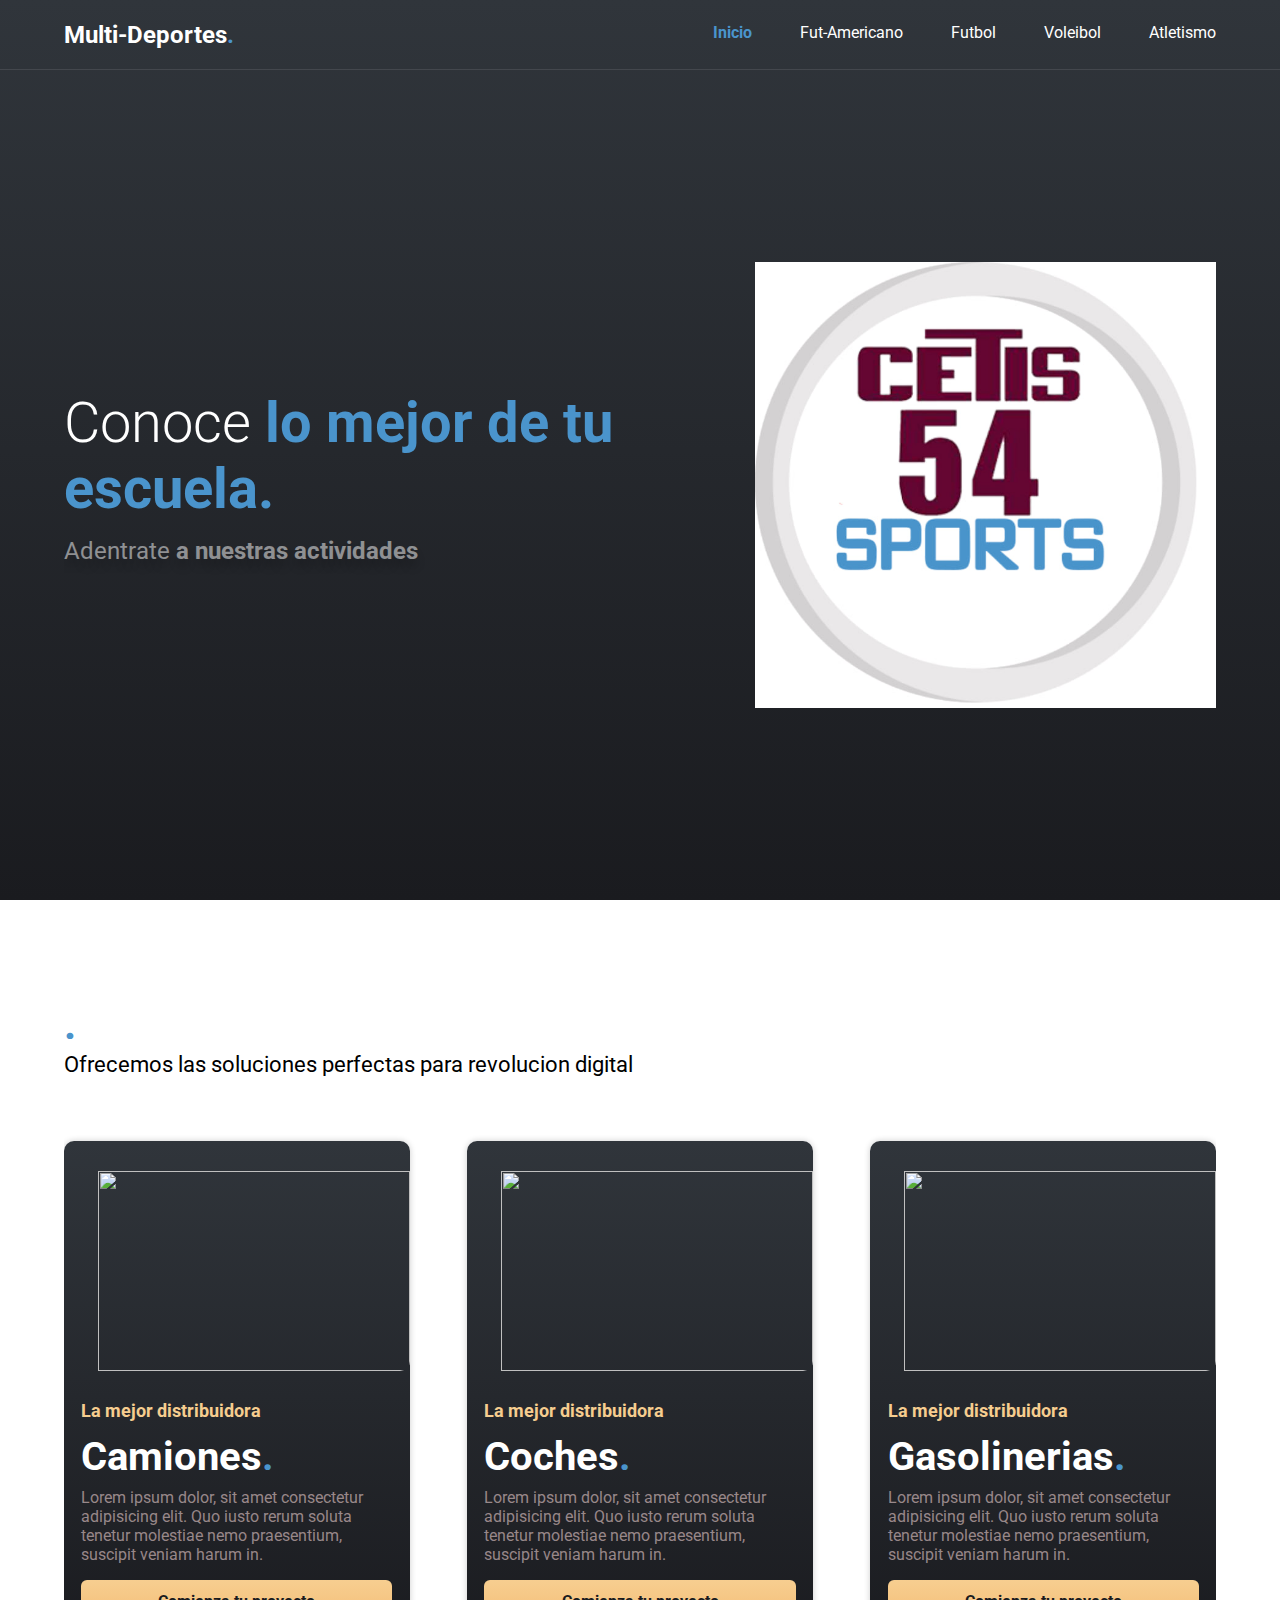
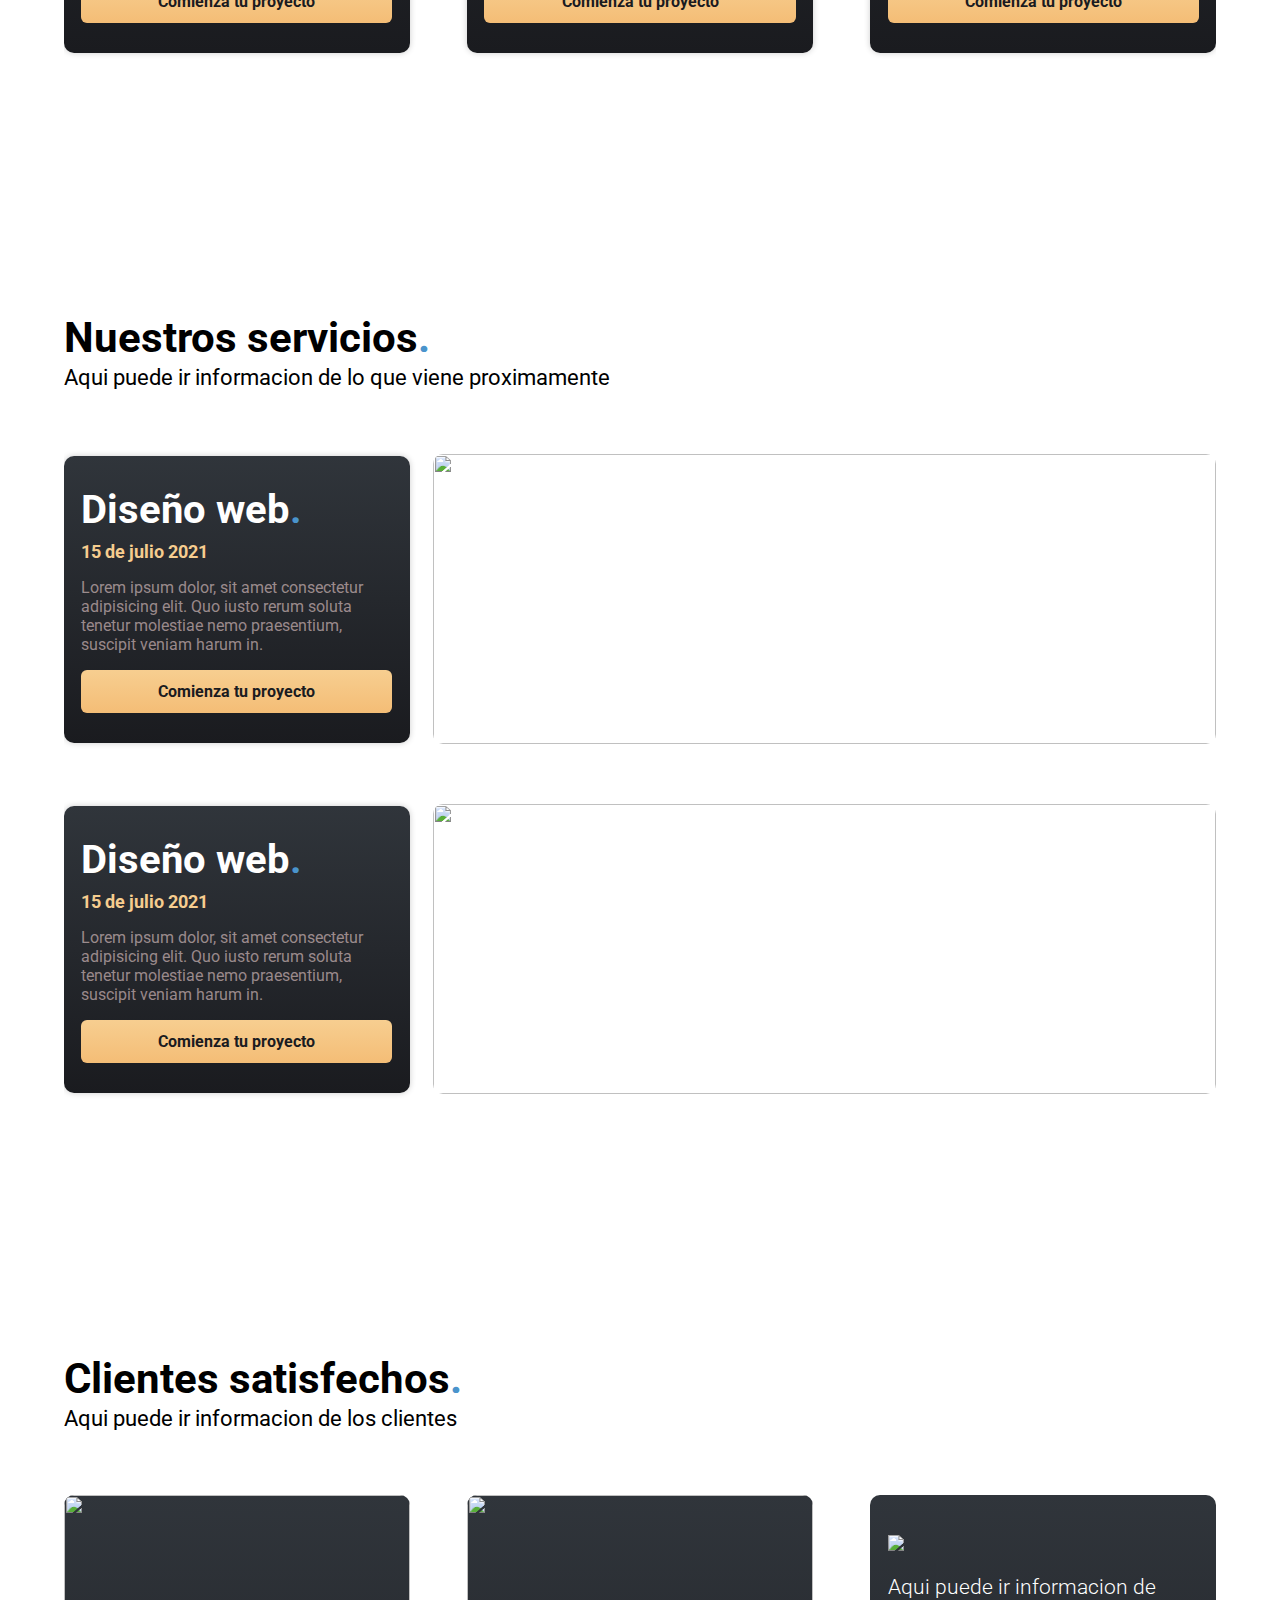
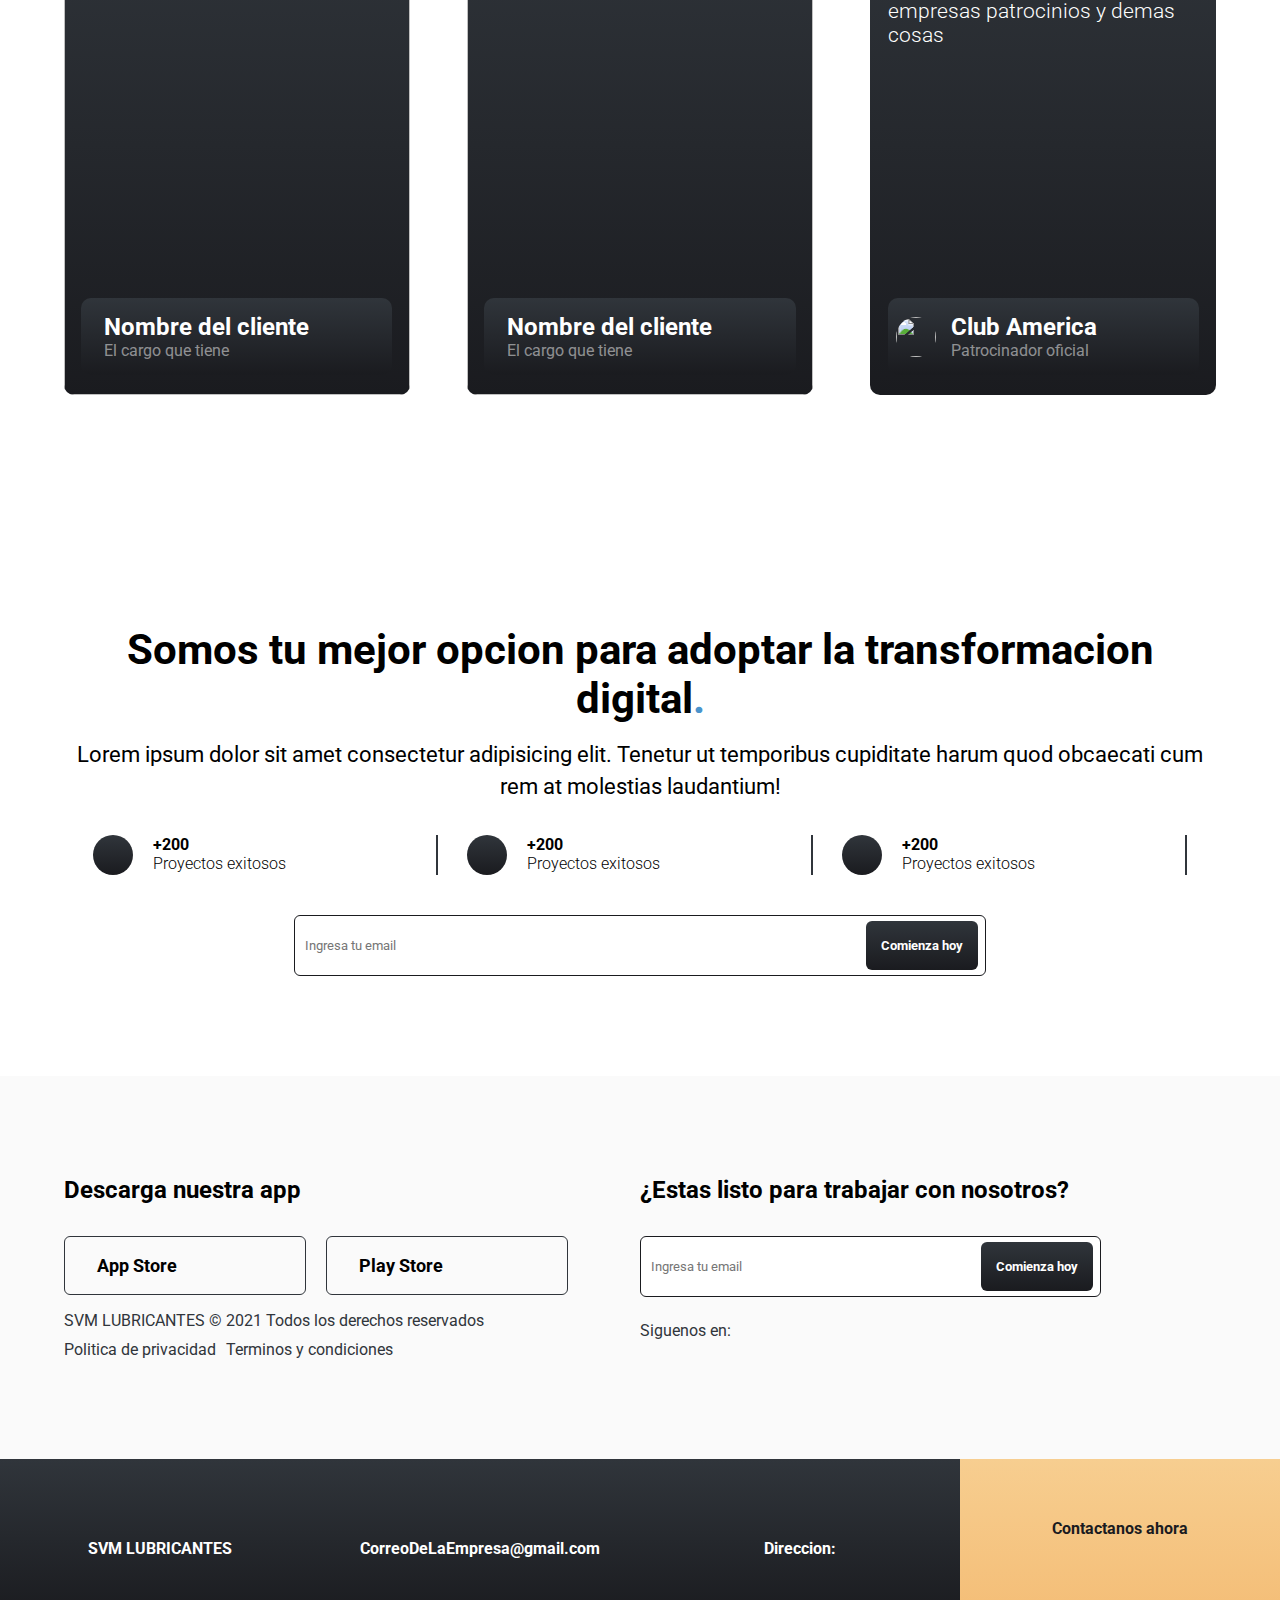
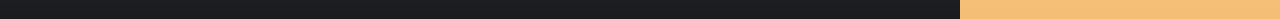
==== index.html @ c75a18c1 "Footer" ====
<!DOCTYPE html>
<html lang="es">
<head>
    <meta charset="UTF-8">
    <meta name="viewport" content="width=device-width, initial-scale=1.0">
    <title>Multi-Deportes</title>
    <link rel="stylesheet" href="CSS/style.css">
    <link rel="icon" href="img/rsz_11total-sa-logo-energia-8.png" type="image/gif" sizes="16x16">


</head>
<body>
    <header class="hero">
        <nav class="nav__hero">
            <div class="container nav__container">
                <div class="logo">
                    <h2 class="logo__name">Multi-Deportes<span class="point">.</span></h2>
                </div> 
                <div class="links">
                    <a href="index.html" class="link--active">Inicio</a>
                    <a href="americano.html" class="link">Fut-Americano</a>
                    <a href="futbol.html" class="link">Futbol</a>
                    <a href="voleibol.html" class="link">Voleibol</a>
                    <a href="atletismo.html" class="link">Atletismo</a>
                </div>
            </div>
        </nav>

        <section class="container hero__main">
            <div class="hero__textos">
                <h1 class="title">Conoce <span class="title--active"> lo mejor de tu escuela.</span></h1> 
                <p class="copy">Adentrate <span class="copy__active">a nuestras actividades</span></p>
                <!--<a href="#" class="cta">Conocenos</a>-->
            </div>
            <img src="Img/258861554_1507854239584082_149900325054762249_n.png" class="mockup">
        </section>
    </header>

    <main>
        <section class="services">
            <div class="container">
                <h2 class="subtitle"><span class="point">.</span></h2>
                <p class="copy__section">Ofrecemos las soluciones perfectas para revolucion digital</p>

                <article class="container-cards">
                    <div class="card">
                        <img src="img/camiones.jpg" class="card__img">
                        <div class="cards__text">
                            <p class="card__list">La mejor distribuidora</p>
                            <h3 class="card__title">Camiones<span class="point">.</span></h3>
                            <p class="card__copy">Lorem ipsum dolor, sit amet consectetur adipisicing elit. Quo iusto rerum soluta tenetur molestiae nemo praesentium, suscipit veniam harum in.</p>
                            <a href="" class="card__button">Comienza tu proyecto</a>
                        </div>
                    </div>


                    <div class="card">
                        <img src="img/motor.jpg" class="card__img">
                        <div class="cards__text">
                            <p class="card__list">La mejor distribuidora</p>
                            <h3 class="card__title">Coches<span class="point">.</span></h3>
                            <p class="card__copy">Lorem ipsum dolor, sit amet consectetur adipisicing elit. Quo iusto rerum soluta tenetur molestiae nemo praesentium, suscipit veniam harum in.</p>
                            <a href="" class="card__button">Comienza tu proyecto</a>
                        </div>
                    </div>


                    <div class="card">
                        <img src="img/total.jpg" class="card__img">
                        <div class="cards__text">
                            <p class="card__list">La mejor distribuidora</p>
                            <h3 class="card__title">Gasolinerias<span class="point">.</span></h3>
                            <p class="card__copy">Lorem ipsum dolor, sit amet consectetur adipisicing elit. Quo iusto rerum soluta tenetur molestiae nemo praesentium, suscipit veniam harum in.</p>
                            <a href="" class="card__button">Comienza tu proyecto</a>
                        </div>
                    </div>
                </article>
            </div>
        </section>

        <section class="projects container">
            <h2 class="subtitle">Nuestros servicios<span class="point">.</span></h2>
            <p class="copy__section">Aqui puede ir informacion de lo que viene proximamente</p>
            <article class="container-bg">
                <div class="card">
                    <div class="cards__text">
                        <h3 class="card__title">Diseño web<span class="point">.</span></h3>
                        <p class="card__date">15 de julio 2021</p>
                        <p class="card__copy">Lorem ipsum dolor, sit amet consectetur adipisicing elit. Quo iusto rerum soluta tenetur molestiae nemo praesentium, suscipit veniam harum in.</p>
                        <a href="" class="card__button">Comienza tu proyecto</a>
                    </div>
                </div>
                <div class="background">
                    <img src="img/back1.jpg" class="background__img">
                    <div class="background__text">
                        <h3 class="background__title">La educacion en linea</h3>
                        <p class="background__copy">La realidad aumentada transformara por completo la educacion</p>
                    </div>
                </div>



                <div class="card">
                    <div class="cards__text">
                        <h3 class="card__title">Diseño web<span class="point">.</span></h3>
                        <p class="card__date">15 de julio 2021</p>
                        <p class="card__copy">Lorem ipsum dolor, sit amet consectetur adipisicing elit. Quo iusto rerum soluta tenetur molestiae nemo praesentium, suscipit veniam harum in.</p>
                        <a href="" class="card__button">Comienza tu proyecto</a>
                    </div>
                </div>
                <div class="background">
                    <img src="img/back2.jpg" class="background__img">
                    <div class="background__text">
                        <h3 class="background__title">La educacion en linea</h3>
                        <p class="background__copy">La realidad aumentada transformara por completo la educacion</p>
                    </div>
                </div>
            </article>

        </section>

        <section class="tesmimony">
            <div class="container">
                <h2 class="subtitle">Clientes satisfechos<span class="point">.</span></h2>
                <p class="copy__section">Aqui puede ir informacion de los clientes</p>


                <div class="testimony-container">
                    <div class="testimony__card">
                        <img src="img/rsz_persona.png" class="testimony__img">
                        <div class="testimony__copy">
                            <i class='bx bxl-google testimony__logo'></i>
                            <div class="testimony__info">
                                <h3 class="testimony__name">Nombre del cliente</h3>
                                <p class="testimony__position">El cargo que tiene</p>
                            </div>
                        </div>
                    </div>

                    <div class="testimony__card">
                        <img src="img/rsz_persona.png" class="testimony__img">
                        <div class="testimony__copy">
                            <i class='bx bxl-apple testimony__logo'></i>
                            <div class="testimony__info">
                                <h3 class="testimony__name">Nombre del cliente</h3>
                                <p class="testimony__position">El cargo que tiene</p>
                            </div>
                        </div>
                    </div>

                    <div class="testimony__card">
                        <div class="testimony__text">
                            <img src="img/total-logo.png" class="google__logo">
                            <p class="testimony__history">Aqui puede ir informacion de empresas patrocinios y demas cosas</p>
                            <div class="testimony__copy testimony__copy--modifier">
                                <img src="img/club.png" class="testimony__logo logo--picture" >
                                <div class="testimony__info">
                                    <h3 class="testimony__name">Club America</h3>
                                    <p class="testimony__position">Patrocinador oficial</p>
                                </div>
                            </div>
                        </div>
                    </div>
                    
                </div>
            </div>
        </section>

        <section class="email container container--modifier">
            <h2 class="subtitle subtitle--modifier">Somos tu mejor opcion para adoptar la transformacion digital<span class="point">.</span></h2>

            <p class="copy__section copy__section--modifier">Lorem ipsum dolor sit amet consectetur adipisicing elit. Tenetur ut temporibus cupiditate harum quod obcaecati cum rem at molestias laudantium!</p>

            <div class="check">
                <div class="check__item">
                    <i class='bx bx-check'></i>
                    <div class="check__numbers">
                        <p class="check__number">+200</p>
                        <p class="check__copy">Proyectos exitosos</p>
                    </div>
                </div>

                <div class="check__item">
                    <i class='bx bx-check'></i>
                    <div class="check__numbers">
                        <p class="check__number">+200</p>
                        <p class="check__copy">Proyectos exitosos</p>
                    </div>
                </div>

                <div class="check__item">
                    <i class='bx bx-check'></i>
                    <div class="check__numbers">
                        <p class="check__number">+200</p>
                        <p class="check__copy">Proyectos exitosos</p>
                    </div>
                </div>
            </div>
            <form class="newsletter">
                <input type="text" class="newsletter__input" placeholder="Ingresa tu email">
                <input type="submit" class="newsletter__submit" value="Comienza hoy">
            </form>
        </section>

    </main>


    <footer class="footer">
        <div class="container footer__caption">
            <section class="download">
                <h3 class="title__footer">Descarga nuestra app</h3>
                <div class="download__app">
                    <div class="download__item">
                        <i class='bx bxl-apple download__logo'></i>
                        <h4 class="download__title">App Store</h4>
                    </div>
                    <div class="download__item">
                        <i class='bx bxl-play-store download__logo'></i>
                        <h4 class="download__title">Play Store</h4>
                    </div>
    
                </div>
                <div class="footer__copy">
                    <p class="copyright">SVM LUBRICANTES &copy; 2021 Todos los derechos reservados</p>
    
                    <a href="#" class="politica__privacidad politica__privacidad--margin">Politica de privacidad</a>
                    <a href="#" class="politica__privacidad">Terminos y condiciones</a>
                </div>
            </section>
            <section class="get-email">
                <h3 class="title__footer">¿Estas listo para trabajar con nosotros?</h3>
                <form class="newsletter newsletter--modifier">
                    <input type="text" class="newsletter__input" placeholder="Ingresa tu email">
                    <input type="submit" class="newsletter__submit" value="Comienza hoy">
                </form>
                <div class="socialmedia">
                    <p class="socialmedia__legend">Siguenos en:</p>
                    <i class='socialmedia__icon bx bxl-facebook-circle'></i>
                    <i class='socialmedia__icon bx bxl-instagram'></i>
                </div>
            </section>
           
        </div>


        <div class="contact">
            <div class="item__contact">
                <i class='bx bx-copyright contact__icon'></i>
                <h3 class="contact__title">SVM LUBRICANTES</h3>
            </div>

            <div class="item__contact">
                <i class='bx bx-mail-send contact__icon'></i>
                <h3 class="contact__title">CorreoDeLaEmpresa@gmail.com</h3>
            </div>

            <div class="item__contact">
                <i class='bx bxs-edit-location contact__icon'></i>
                <h3 class="contact__title">Direccion:</h3>
            </div>

            <div class="item__contact item__contact--gold">
                <i class='bx bxs-chat contac__icon contact__icon--modifier'></i>
                <h3 class="contact__title">Contactanos ahora</h3>
            </div>
        </div>
    </footer>
</body>
</html>
---- CSS/style.css ----
@import url('https://fonts.googleapis.com/css2?family=Roboto:wght@300;400;700&display=swap');
:root{
    --blue: #4a94cc;
    --gold1:#F4BD76;
    --gold2:#F6CD8F;
    --gray:#ffffff80;
    --gray2:#f7d9d990;
    --black1:#1A1B1F;
    --black2:#30353B;
    --shadow:0 8px 8px;
    --color_shadow:#00000033;
}

*{
    margin: 0;
    padding: 0;
    box-sizing: border-box;
}

body{
    font-family: 'Roboto', sans-serif;
}

.container{
    width: 90%;
    max-width: 1200px;
    margin: 0 auto;
    overflow: hidden;
    padding: 100px 0;
    height: auto;
}

.container__modifier{
    width: 60%;
}

.hero{
    width: 100%;
    min-height: 100vh;
    background: linear-gradient(180deg, #30353B 0%, #1A1B1F 100%);
}

.nav__hero{
    color: #fff;
    height: 70px;
    border-bottom: 1px solid rgb(255, 255, 255, 0.1);
}

.nav__container{
    display: flex;
    align-items: center;
    justify-content: space-between;
    height: inherit;
    padding: 0;
}

.logo__name{
    font-size: 24px;
}
.links{
    display: grid;
    grid-auto-flow: column;
    gap: 3em;
}

.link{
    color: inherit;
    text-decoration: none;
    --clippy: polygon(0 0%, 0 0, 0 100%, 0% 100%);
}

.link::after{
    content: "";
    display: block;
    background: #fff;
    width: 90%;
    margin-top: 3px;
    height: 3px;
    clip-path: var(--clippy);
    transition: clip-path .3s;
}

.link:hover{
    --clippy: polygon(0 0%, 100% 0, 100% 100%, 0 100%);
}

.link--active{
    color: var(--blue);
    font-weight: 700;
    text-decoration: none;
}
.point{
    color: var(--blue);
}

.hero__main{
    height: calc(100vh - 70px);
    display: flex;
    justify-content: space-between;
    align-items: center;
    padding: 0;
}

.mockup{
    object-fit: cover;
    width: 40%;
    max-height: 90vh;
}

.hero__textos{
    width: 48%;
}

.title{
    font-size: 56px;
    font-weight: 300;
    color: #fff;
}

.title--active{
    color: #4a94cc;
    font-weight: 700;
}

.copy{
    font-size: 24px;
    color: var(--gray);
    text-shadow: var(--shadow) var(--color_shadow);
    margin: 15px 0;
}

.copy__active{
    font-weight: 700;
}

.cta{
    padding: 20px 30px;
    display: inline-block;
    background: #ea473b;
    text-decoration: none;
    color: var(--black1);
    font-weight: 700;
    box-shadow: var(--shadow) var(--color_shadow);
    border-radius: 6px;
}



/* servicios */

.servicies{
    background: #fafafa;
}

.subtitle{
    font-size: 42px;
}

.subtitle--modifier{
    text-align: center;
    margin-bottom: 16px;
}

.copy__section{
    color: va(--black2);
    font-size: 22px;
    line-height: 32px;
    margin-bottom: 60px;
}

.copy__section--modifier{
    text-align: center;
    margin-bottom: 32px;
}

.container-cards{
    display: flex;
    justify-content: space-between;
    align-items: center;
    flex-wrap: wrap;
}

.card{
    width: 30%;
    padding: 30px 0;
    overflow: hidden;
    background: linear-gradient(180deg, #30353B 0%, #1A1B1F 100%);
    border-radius: 10px;
    position: relative;
    text-align: right;
    margin-bottom: 60px;
    box-shadow: 0 0 6px var(--color_shadow);
}

.card__img{
   
    width: 95%;
    height: 200px;
    object-fit: cover;
    border-radius: 10px 0 10px;
}

.cards__text{
    text-align: left;
    width: 90%;
    margin: 0 auto;
}

.card__list{
    color: var(--gold2);
    font-weight: 700;
    margin: 25px 0 12px;
    font-size: 18px;
}

.card__title{
    font-size: 40px;
    color: #fff;
    margin-bottom: 8px;
}

.card__copy{
    color: var(--gray2);
    margin-bottom: 16px;
}

.card__button{
    display: block;
    background: linear-gradient(180deg, #F7CE90 0%, #F4BD76 100%);
    border-radius: 6px;
    text-decoration: none;  
    width: 100%;
    color: var(--black1);
    font-weight: 700;
    text-align: center;
    padding: 12px 0;
}

.card__date{
    color: var(--gold2);
    font-size: 18px;
    font-weight: bold;
    margin-bottom: 16px;
}

.container-bg{
    display: flex;
    justify-content: space-between;
    align-items: center;
    flex-wrap: wrap;
}

.background{
    width: 68%;
    height: 290px;
    border-radius: 10px;
    position: relative;
    margin-bottom: 60px;
}

.background__img{
    width: 100%;
    height: 100%;
    object-fit: cover;
    border-radius: inherit;
}

.background__text{
    position: absolute;
    width: 100%;
    bottom: 40px;
    padding: 20px;
    left: 15px;
    color: #fff;
}

.background__title{
    font-size: 24px;
    margin-bottom: 4px;
}

.testimony{
    background: #fafafa;
}

.testimony-container{
    display: flex;
    justify-content: space-between;
    align-items: center;    
    flex-wrap: wrap;
}

.testimony__card{
    width: 30%;
    height: 500px;
    background: linear-gradient(180deg, #30353B 0%, #1A1B1F 100%);
    border-radius: 10px;
    position: relative;
    margin-bottom: 30px;
}

.testimony__img{
    width: 100%;
    height: 100%;
    border-radius: inherit;
    object-fit: cover;
    object-position: center top;
}

.testimony__copy{
    position: absolute;
    bottom: 20px;
    left: 5%;
    width: 90%;
    background: linear-gradient(180deg, #30353B 0%, #1A1B1F 100%);
    color: #fff;
    margin: 0 auto;
    border-radius: 10px;
    box-shadow: var(--shadow) var(--shadow);
    padding: 15px 8px;
    display: flex;
    align-items: center;
}

.testimony__copy--modigier{
    background: none;
    box-shadow: none;
}

.testimony__logo{
    font-size: 40px;
    margin-right: 15px;
    display: inline-block;
}

.testimony__name{
    font-size: 24px;
    line-height: 28px;
}

.testimony__position{
    color: var(--gray);
}

.testimony__text{
    padding: 40px 0;
    width: 90%;
    margin: 0 auto;
    color: #fff;
}

.google__logo{
    margin-bottom: 20px;
}

.testimony__history{
    font-size: 21px;
    font-weight: 300;
}

.testimony__info{
    width: 70%;
}

.logo--picture{
    width: 40px;
    height: 40px;
    object-fit: cover;
    border-radius: 50%;
    object-position: center top;
}

/* Check */ 

.check{
    display: flex;
    justify-content: space-evenly;
    flex-wrap: wrap;
    margin: 0 auto;
}

.check__item{
    width: 30%;
    padding-right: 10px;
    display: flex;
    border-right: 2px solid var(--black2);
}

.bx-check{
    background: linear-gradient(180deg, #30353B 0%, #1A1B1F 100%);
    display: inline-block;
    width: 40px;
    height: 40px;
    text-align: center;
    margin-right: 20px;
    color: #fff;
    border-radius: 50%;
    font-size: 40px;
}

.check__number{
    font-weight: 700;
}

.check__copy{
    font-weight: 300;
}

.newsletter{
    width: 60%;
    margin: 0 auto;
    margin-top: 40px;
    height: auto;
    font-family: inherit;
    position: relative;
    border-radius: 6px;
}

.newsletter--modifier{
    margin: 0;
    width: 80%;
}

.newsletter__input{
    width: 100%;
    height: 100%;
    padding: 22px 10px;
    outline: none;
    font-family: inherit;
    border-radius: 6px;
    border: 1px solid var(--black1);
}

.newsletter__submit{
    position: absolute;
    right: 8px;
    top: 10%;
    height: 80%;
    background: linear-gradient(180deg, #30353B 0%, #1A1B1F 100%);
    color: #fff;
    padding: 0 15px;
    border: none;
    border-radius: 6px;
    font-family: inherit;
    font-weight: 700;
    cursor: pointer;
}

.footer{
    background: #fafafa;
}

.footer__caption{
    display: flex;
    flex-wrap: wrap;
    justify-content: space-evenly;
}

.title__footer{
    font-size: 24px;
    margin-bottom: 32px;
}

.download{
    width: 50%;
}

.download__app{
    display: flex;
}

.download__item{
    display: flex;
    padding: 18px 12px;
    border-radius: 6px;
    border: 1px solid var(--black2);
    width: 42%;
    align-items: center;
    margin-right: 20px;
    margin-bottom: 16px;
}

.download__logo{
    font-size: 40px;
    margin-right: 20px;
}

.download__title{
    font-size: 18px;
}

.footer__copy{
    width: 100%;
    color: var(--black2);
    display: flex;
    flex-wrap: wrap;
}

.copyright{
    width: 100%;
}

.politica__privacidad{
    color: inherit;
    text-decoration: none;
    display: inline-block;
    margin-top: 10px;
}

.politica__privacidad:hover{
    text-decoration: underline;
}

.politica__privacidad--margin{
    margin-right: 10px; 
}

.get-email{
    width: 50%;
}

.socialmedia{
    margin-top: 24px;
    display: flex;
    color: var(--black2);
}

.socialmedia__icon{
    font-size: 18px;
    margin-right: 30px;
    display: inline-block;
}

.socialmedia__legend{
    color: var(--black2);
    margin-right: 16px;
}

.contact{
    display: flex;
    width: 100%;
    flex-wrap: wrap;
    color: #fff;
}

.item__contact{
    width: 25%;
    padding: 60px 0;
    text-align: center;
    background: linear-gradient(180deg, #30353B 0%, #1A1B1F 100%);
}

.item__contact--gold{
    background: linear-gradient(180deg, #F7CE90 0%, #F4BD76 100%);
    color: var(--black1);
}

.contact__icon{
    font-size: 14px;
    color: var(--gold1);
    line-height: 20px;
    margin-right: 4px;
}

.contact__icon--modifier{
    color: var(--black1) ;
}

.contact__title{
    font-size: 16px;
    line-height: 20px;  
}

@media screen and (max-width:900px){
    .mockup{
        width: 600px;
        height: auto;
    }

    .title{
        font-size: 50px;
    }

    .copy{
        font-size: 22px;
    }

    .cta{
        padding: 15px 22px;
    }
    
    .container-cards{
        justify-content: space-evenly;
    }

    .servicies .card{
        width: 45%;
    }

    .background{
        width: 52%;
    }

    .card{
        width: 42%;
    }

    .testimony-container{
        justify-content: space-evenly;
    }
    
    .testimony__card{
        width: 45%;
    }

    .check__item{
        width: 45%;
        margin-bottom: 35px;
    }

    .newsletter{
        width: 80%;
    }

    .download{
        width: 100%;
    }

    .download__app{
        justify-content: space-between;
    }

    .download__item{
        width: 45%;
    }

    .get-email{
        width: 100%;
        margin-bottom: 40px;
    }

    .socialmedia__icon{
        font-size: 18px;
    }

    .socialmedia__legend{
        font-size: 18px;
    }
}


@media screen and (max-width:700px){
    main .container,
    footer .container{
        padding: 60px 0;
    }

    .nav__container{
        flex-wrap: wrap;
        flex-direction: column;
        justify-content: space-evenly;
    }

    .nav__hero{
        height: auto;
    }

    .logo{
        padding: 15px 0;
        text-align: center;
    }

    .links{
        padding-bottom: 10px;
        text-align: center;
    }

    .link{
        padding: 7px 10px;
    }


    .hero__main{
        flex-direction: column-reverse; 
        justify-content: flex-end;
        height: auto;
        padding: 30px 0;
    }

    .hero__textos{
        width: 100%;
        text-align: center;
    }

    .mockup{
        width: 60%;
        margin-bottom: 20px;
    }

    .title{
        font-size: 35px;
    }

    .copy{
        font-size: 20px;
    }

    .subtitle{
        font-size: 35px;
        text-align: center;
    }

    .copy__section{
        font-size: 20px;
        text-align: center;
    }
    
    .servicies .card{
        width: 80%;
    }

    .container-bg{
        justify-content: space-evenly;
    }

    .card{
        margin-bottom: 40px;
        width: 65%;
    }

    .card__title{
        font-size: 35px;
    }

    .card__button{
        width: 100%;
    }

    .background{
        width: 65%;
        margin-bottom: 40px;
    }

    .background__copy{
        display: none;
    }

    .testimony__card{
        width: 65%;
    }

    .testimony__name{
        font-size: 20px;
    }

    .container__modifier{
        width: 80%;
    }

    .item__contact{
        width: 100%;
        padding: 30px 0;
    }
}

@media screen and (max-width:500px){
    .mockup{
        width: 80%;
        margin-bottom: 15px;
    }

    .servicies .card{
        width: 95%;
    }

    .card{
        width: 95%;
    }
    
    .background{
        width: 95%;
    }

    .testimony__card{
        width: 95%;
    }

    .testimony__history{
        font-size: 20px;
    }

    .container--modifier{
        width: 90%;
    }

    .newsletter{
        width: 100%;
        display: none;
    }

    .newsletter--modifier{
        display: block;
    }

    .check__item{
        width: 100%;
        border: none;
        padding: none;
        justify-content: center;
    }

    .download__item{
        width: 49%;
    }

    .download__title{
        font-size: 16px;
    }

    .download__logo{
        font-size: 30px;
    }

}
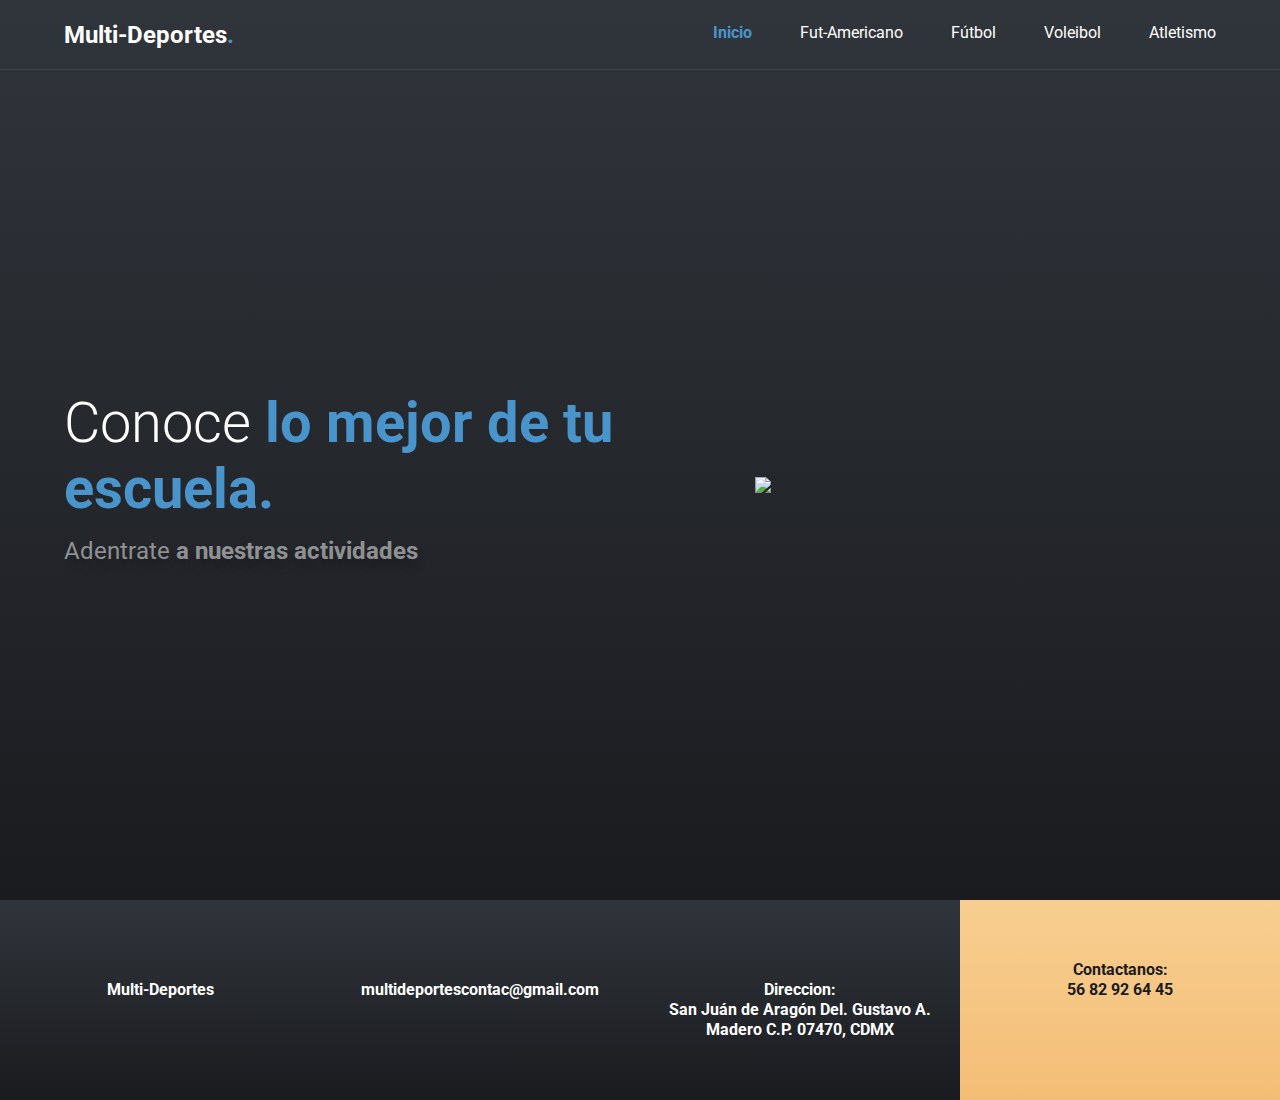
==== commit 2a5fcc7e: "proyecto" ====
--- a/index.html
+++ b/index.html
@@ -19,7 +19,7 @@
                 <div class="links">
                     <a href="index.html" class="link--active">Inicio</a>
                     <a href="americano.html" class="link">Fut-Americano</a>
-                    <a href="futbol.html" class="link">Futbol</a>
+                    <a href="futbol.html" class="link">Fútbol</a>
                     <a href="voleibol.html" class="link">Voleibol</a>
                     <a href="atletismo.html" class="link">Atletismo</a>
                 </div>
@@ -32,238 +32,37 @@
                 <p class="copy">Adentrate <span class="copy__active">a nuestras actividades</span></p>
                 <!--<a href="#" class="cta">Conocenos</a>-->
             </div>
-            <img src="Img/258861554_1507854239584082_149900325054762249_n.png" class="mockup">
+            <img src="Img/WhatsApp Image 2021-11-23 at 11.53.02 PM.jpeg" class="mockup">
         </section>
     </header>
 
-    <main>
-        <section class="services">
-            <div class="container">
-                <h2 class="subtitle"><span class="point">.</span></h2>
-                <p class="copy__section">Ofrecemos las soluciones perfectas para revolucion digital</p>
-
-                <article class="container-cards">
-                    <div class="card">
-                        <img src="img/camiones.jpg" class="card__img">
-                        <div class="cards__text">
-                            <p class="card__list">La mejor distribuidora</p>
-                            <h3 class="card__title">Camiones<span class="point">.</span></h3>
-                            <p class="card__copy">Lorem ipsum dolor, sit amet consectetur adipisicing elit. Quo iusto rerum soluta tenetur molestiae nemo praesentium, suscipit veniam harum in.</p>
-                            <a href="" class="card__button">Comienza tu proyecto</a>
-                        </div>
-                    </div>
-
-
-                    <div class="card">
-                        <img src="img/motor.jpg" class="card__img">
-                        <div class="cards__text">
-                            <p class="card__list">La mejor distribuidora</p>
-                            <h3 class="card__title">Coches<span class="point">.</span></h3>
-                            <p class="card__copy">Lorem ipsum dolor, sit amet consectetur adipisicing elit. Quo iusto rerum soluta tenetur molestiae nemo praesentium, suscipit veniam harum in.</p>
-                            <a href="" class="card__button">Comienza tu proyecto</a>
-                        </div>
-                    </div>
-
-
-                    <div class="card">
-                        <img src="img/total.jpg" class="card__img">
-                        <div class="cards__text">
-                            <p class="card__list">La mejor distribuidora</p>
-                            <h3 class="card__title">Gasolinerias<span class="point">.</span></h3>
-                            <p class="card__copy">Lorem ipsum dolor, sit amet consectetur adipisicing elit. Quo iusto rerum soluta tenetur molestiae nemo praesentium, suscipit veniam harum in.</p>
-                            <a href="" class="card__button">Comienza tu proyecto</a>
-                        </div>
-                    </div>
-                </article>
-            </div>
-        </section>
-
-        <section class="projects container">
-            <h2 class="subtitle">Nuestros servicios<span class="point">.</span></h2>
-            <p class="copy__section">Aqui puede ir informacion de lo que viene proximamente</p>
-            <article class="container-bg">
-                <div class="card">
-                    <div class="cards__text">
-                        <h3 class="card__title">Diseño web<span class="point">.</span></h3>
-                        <p class="card__date">15 de julio 2021</p>
-                        <p class="card__copy">Lorem ipsum dolor, sit amet consectetur adipisicing elit. Quo iusto rerum soluta tenetur molestiae nemo praesentium, suscipit veniam harum in.</p>
-                        <a href="" class="card__button">Comienza tu proyecto</a>
-                    </div>
-                </div>
-                <div class="background">
-                    <img src="img/back1.jpg" class="background__img">
-                    <div class="background__text">
-                        <h3 class="background__title">La educacion en linea</h3>
-                        <p class="background__copy">La realidad aumentada transformara por completo la educacion</p>
-                    </div>
-                </div>
-
-
-
-                <div class="card">
-                    <div class="cards__text">
-                        <h3 class="card__title">Diseño web<span class="point">.</span></h3>
-                        <p class="card__date">15 de julio 2021</p>
-                        <p class="card__copy">Lorem ipsum dolor, sit amet consectetur adipisicing elit. Quo iusto rerum soluta tenetur molestiae nemo praesentium, suscipit veniam harum in.</p>
-                        <a href="" class="card__button">Comienza tu proyecto</a>
-                    </div>
-                </div>
-                <div class="background">
-                    <img src="img/back2.jpg" class="background__img">
-                    <div class="background__text">
-                        <h3 class="background__title">La educacion en linea</h3>
-                        <p class="background__copy">La realidad aumentada transformara por completo la educacion</p>
-                    </div>
-                </div>
-            </article>
-
-        </section>
-
-        <section class="tesmimony">
-            <div class="container">
-                <h2 class="subtitle">Clientes satisfechos<span class="point">.</span></h2>
-                <p class="copy__section">Aqui puede ir informacion de los clientes</p>
-
-
-                <div class="testimony-container">
-                    <div class="testimony__card">
-                        <img src="img/rsz_persona.png" class="testimony__img">
-                        <div class="testimony__copy">
-                            <i class='bx bxl-google testimony__logo'></i>
-                            <div class="testimony__info">
-                                <h3 class="testimony__name">Nombre del cliente</h3>
-                                <p class="testimony__position">El cargo que tiene</p>
-                            </div>
-                        </div>
-                    </div>
-
-                    <div class="testimony__card">
-                        <img src="img/rsz_persona.png" class="testimony__img">
-                        <div class="testimony__copy">
-                            <i class='bx bxl-apple testimony__logo'></i>
-                            <div class="testimony__info">
-                                <h3 class="testimony__name">Nombre del cliente</h3>
-                                <p class="testimony__position">El cargo que tiene</p>
-                            </div>
-                        </div>
-                    </div>
-
-                    <div class="testimony__card">
-                        <div class="testimony__text">
-                            <img src="img/total-logo.png" class="google__logo">
-                            <p class="testimony__history">Aqui puede ir informacion de empresas patrocinios y demas cosas</p>
-                            <div class="testimony__copy testimony__copy--modifier">
-                                <img src="img/club.png" class="testimony__logo logo--picture" >
-                                <div class="testimony__info">
-                                    <h3 class="testimony__name">Club America</h3>
-                                    <p class="testimony__position">Patrocinador oficial</p>
-                                </div>
-                            </div>
-                        </div>
-                    </div>
-                    
-                </div>
-            </div>
-        </section>
-
-        <section class="email container container--modifier">
-            <h2 class="subtitle subtitle--modifier">Somos tu mejor opcion para adoptar la transformacion digital<span class="point">.</span></h2>
-
-            <p class="copy__section copy__section--modifier">Lorem ipsum dolor sit amet consectetur adipisicing elit. Tenetur ut temporibus cupiditate harum quod obcaecati cum rem at molestias laudantium!</p>
-
-            <div class="check">
-                <div class="check__item">
-                    <i class='bx bx-check'></i>
-                    <div class="check__numbers">
-                        <p class="check__number">+200</p>
-                        <p class="check__copy">Proyectos exitosos</p>
-                    </div>
-                </div>
-
-                <div class="check__item">
-                    <i class='bx bx-check'></i>
-                    <div class="check__numbers">
-                        <p class="check__number">+200</p>
-                        <p class="check__copy">Proyectos exitosos</p>
-                    </div>
-                </div>
-
-                <div class="check__item">
-                    <i class='bx bx-check'></i>
-                    <div class="check__numbers">
-                        <p class="check__number">+200</p>
-                        <p class="check__copy">Proyectos exitosos</p>
-                    </div>
-                </div>
-            </div>
-            <form class="newsletter">
-                <input type="text" class="newsletter__input" placeholder="Ingresa tu email">
-                <input type="submit" class="newsletter__submit" value="Comienza hoy">
-            </form>
-        </section>
-
-    </main>
-
-
     <footer class="footer">
-        <div class="container footer__caption">
-            <section class="download">
-                <h3 class="title__footer">Descarga nuestra app</h3>
-                <div class="download__app">
-                    <div class="download__item">
-                        <i class='bx bxl-apple download__logo'></i>
-                        <h4 class="download__title">App Store</h4>
-                    </div>
-                    <div class="download__item">
-                        <i class='bx bxl-play-store download__logo'></i>
-                        <h4 class="download__title">Play Store</h4>
-                    </div>
-    
-                </div>
-                <div class="footer__copy">
-                    <p class="copyright">SVM LUBRICANTES &copy; 2021 Todos los derechos reservados</p>
-    
-                    <a href="#" class="politica__privacidad politica__privacidad--margin">Politica de privacidad</a>
-                    <a href="#" class="politica__privacidad">Terminos y condiciones</a>
-                </div>
-            </section>
-            <section class="get-email">
-                <h3 class="title__footer">¿Estas listo para trabajar con nosotros?</h3>
-                <form class="newsletter newsletter--modifier">
-                    <input type="text" class="newsletter__input" placeholder="Ingresa tu email">
-                    <input type="submit" class="newsletter__submit" value="Comienza hoy">
-                </form>
-                <div class="socialmedia">
-                    <p class="socialmedia__legend">Siguenos en:</p>
-                    <i class='socialmedia__icon bx bxl-facebook-circle'></i>
-                    <i class='socialmedia__icon bx bxl-instagram'></i>
-                </div>
-            </section>
-           
-        </div>
-
-
+        
         <div class="contact">
             <div class="item__contact">
                 <i class='bx bx-copyright contact__icon'></i>
-                <h3 class="contact__title">SVM LUBRICANTES</h3>
+                <h3 class="contact__title">Multi-Deportes</h3>
             </div>
 
             <div class="item__contact">
                 <i class='bx bx-mail-send contact__icon'></i>
-                <h3 class="contact__title">CorreoDeLaEmpresa@gmail.com</h3>
+                <h3 class="contact__title">multideportescontac@gmail.com</h3>
             </div>
 
             <div class="item__contact">
                 <i class='bx bxs-edit-location contact__icon'></i>
-                <h3 class="contact__title">Direccion:</h3>
+                <h3 class="contact__title">Direccion: <br>
+                   San Juán de Aragón Del. Gustavo A. Madero C.P. 07470, CDMX</h3>
             </div>
 
             <div class="item__contact item__contact--gold">
                 <i class='bx bxs-chat contac__icon contact__icon--modifier'></i>
-                <h3 class="contact__title">Contactanos ahora</h3>
+                <h3 class="contact__title">Contactanos: 
+                    <br>56 82 92 64 45
+                </h3>
             </div>
         </div>
     </footer>
+
 </body>
 </html>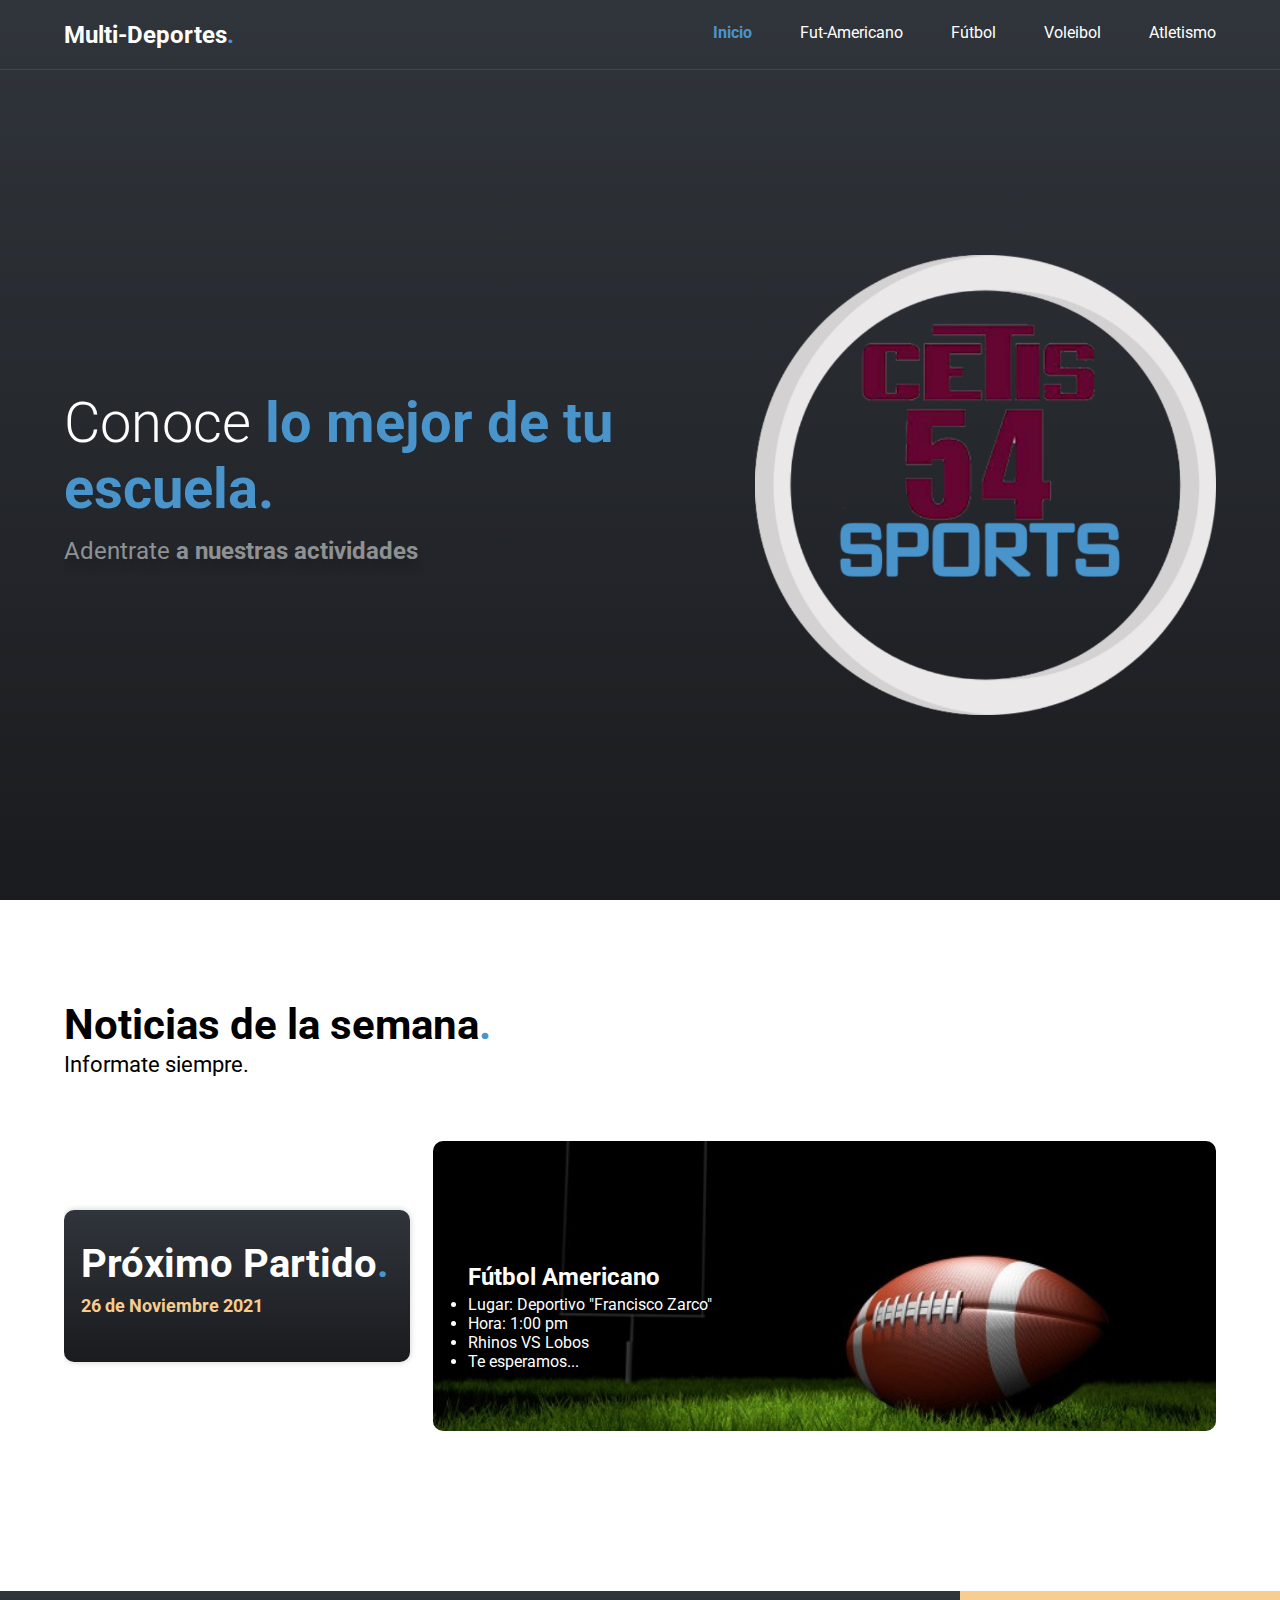
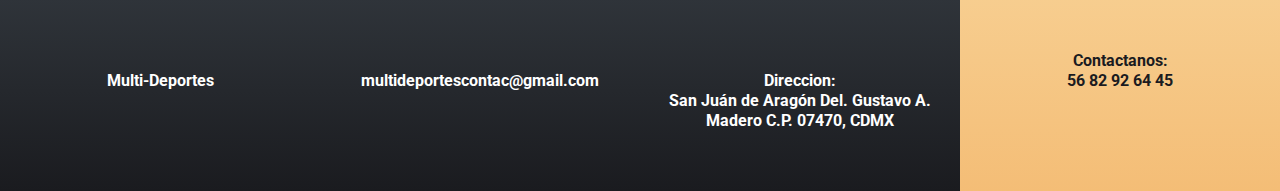
==== commit 11ef11d2: "proyecto final" ====
--- a/index.html
+++ b/index.html
@@ -5,7 +5,7 @@
     <meta name="viewport" content="width=device-width, initial-scale=1.0">
     <title>Multi-Deportes</title>
     <link rel="stylesheet" href="CSS/style.css">
-    <link rel="icon" href="img/rsz_11total-sa-logo-energia-8.png" type="image/gif" sizes="16x16">
+    <link rel="icon" href="Img/PicsArt_11-20-05.38.46.png" type="image/gif" sizes="16x16">
 
 
 </head>
@@ -32,9 +32,36 @@
                 <p class="copy">Adentrate <span class="copy__active">a nuestras actividades</span></p>
                 <!--<a href="#" class="cta">Conocenos</a>-->
             </div>
-            <img src="Img/WhatsApp Image 2021-11-23 at 11.53.02 PM.jpeg" class="mockup">
+            <img src="Img/PicsArt_11-20-05.38.46.png" class="mockup">
         </section>
     </header>
+
+    <section class="projects container">
+        <h2 class="subtitle">Noticias de la semana<span class="point">.</span></h2>
+        <p class="copy__section">Informate siempre.</p>
+        <article class="container-bg">
+            <div class="card">
+                <div class="cards__text">
+                    <h3 class="card__title"> Próximo Partido<span class="point">.</span></h3>
+                    <p class="card__date">26 de Noviembre 2021</p>
+                    <p class="card__copy"></p>
+                </div>
+            </div>
+            <div class="background">
+                <img src="Img/cancha2.jpg" class="background__img">
+                <div class="background__text">
+                    <h3 class="background__title">Fútbol Americano</h3>
+                    <ul>
+                        <li>Lugar: Deportivo "Francisco Zarco"</li>
+                        <li>Hora: 1:00 pm</li>
+                        <li>Rhinos VS Lobos</li>
+                        
+                        <li>Te esperamos...</li>
+                    </ul>
+                </div>
+            </div>
+        </article>
+    </section>
 
     <footer class="footer">
         
--- a/CSS/style.css
+++ b/CSS/style.css
@@ -144,7 +144,12 @@
     border-radius: 6px;
 }
 
-
+.form{
+    width: 600px;
+    padding: 50px;
+    margin: 50px;
+    background-color: #dddfe6b8;
+}
 
 /* servicios */
 
